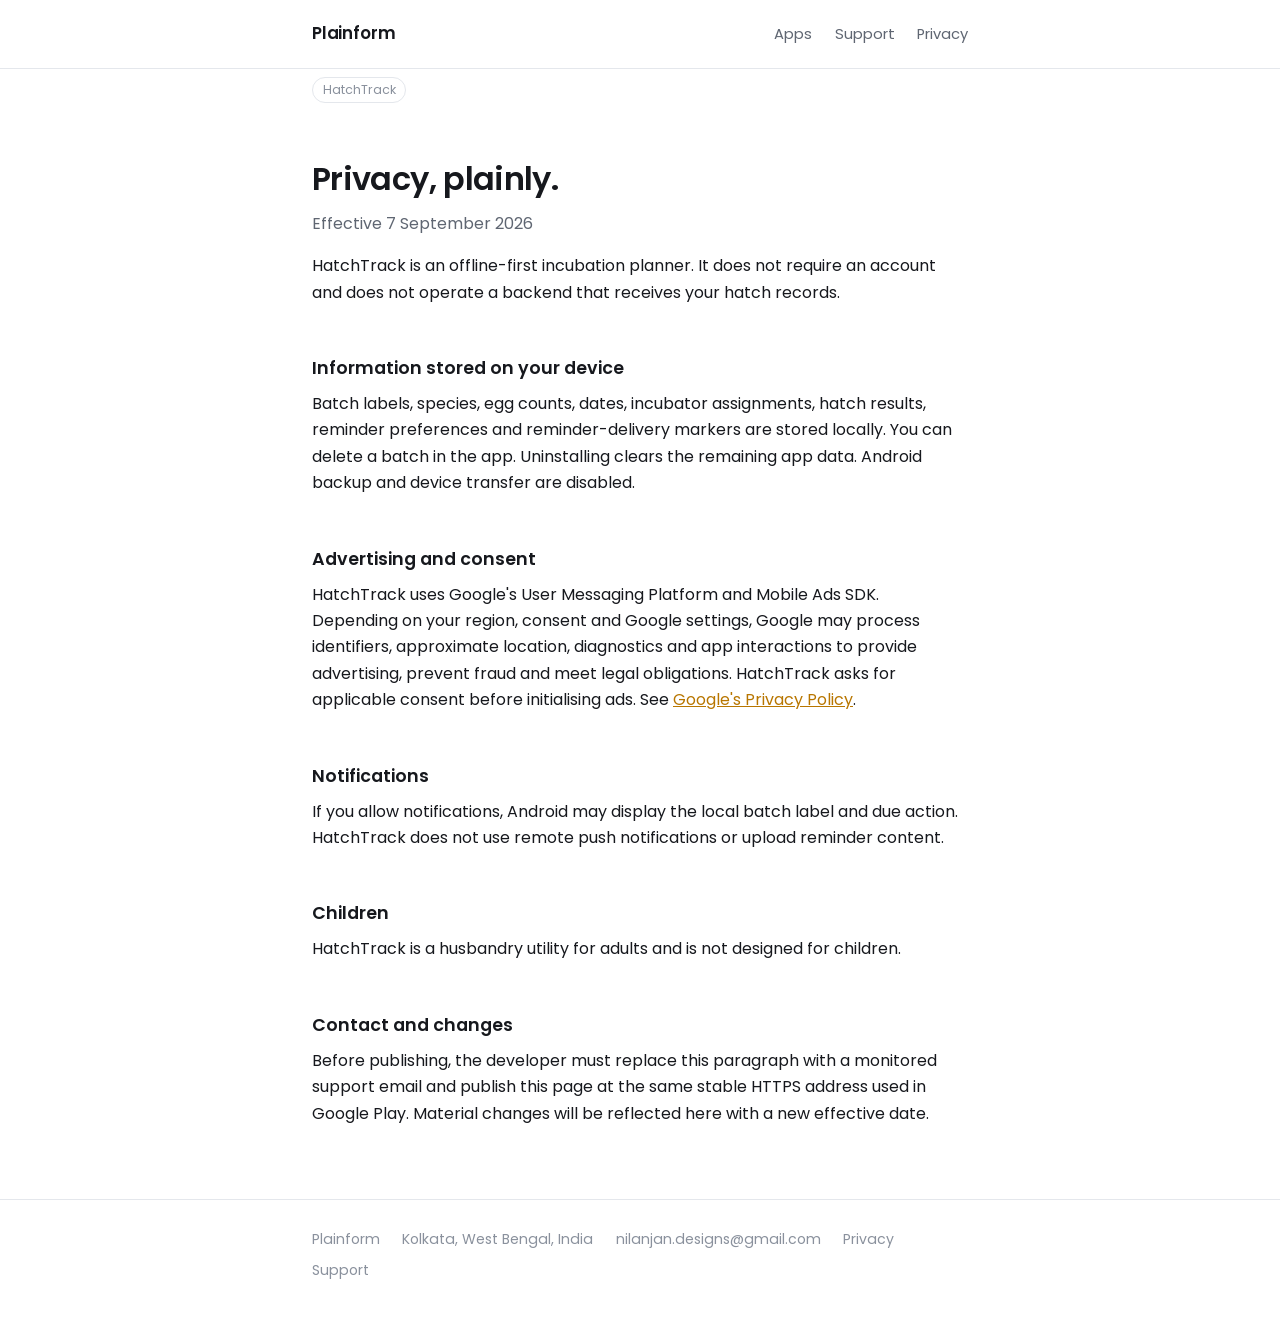
==== hatchtrack-privacy.html @ 2e57d14d "Host privacy policies for all three apps Two of the three had a privacy policy written but sitting i" ====
<!doctype html>
<html lang="en">
<meta charset="utf-8">
<meta name="viewport" content="width=device-width,initial-scale=1">
<title>Privacy Policy — HatchTrack — Plainform</title>
<meta name="description" content="Privacy policy for the Cable Size Calculator Android application by Plainform.">
<link rel="icon" href="icon.png">
<link rel="preconnect" href="https://fonts.googleapis.com">
<link rel="preconnect" href="https://fonts.gstatic.com" crossorigin>
<link href="https://fonts.googleapis.com/css2?family=Poppins:wght@400;500;600&display=swap" rel="stylesheet">
<link rel="stylesheet" href="style.css">
<header><div class="wrap">
  <a class="brand" href="./">Plainform</a>
  <nav>
    <a href="./">Apps</a>
    <a href="support.html">Support</a>
    <a href="privacy.html">Privacy</a>
  </nav>
</div></header>
<main class="wrap">
<main>
  <span class="tag">HatchTrack</span>
  <h1>Privacy, plainly.</h1>
  <p class="muted">Effective 7 September 2026</p>
  <p>HatchTrack is an offline-first incubation planner. It does not require an account and does not
  operate a backend that receives your hatch records.</p>
  <h2>Information stored on your device</h2>
  <p>Batch labels, species, egg counts, dates, incubator assignments, hatch results, reminder
  preferences and reminder-delivery markers are stored locally. You can delete a batch in the app.
  Uninstalling clears the remaining app data. Android backup and device transfer are disabled.</p>
  <h2>Advertising and consent</h2>
  <p>HatchTrack uses Google's User Messaging Platform and Mobile Ads SDK. Depending on your region,
  consent and Google settings, Google may process identifiers, approximate location, diagnostics and
  app interactions to provide advertising, prevent fraud and meet legal obligations. HatchTrack asks
  for applicable consent before initialising ads. See <a href="https://policies.google.com/privacy">Google's Privacy Policy</a>.</p>
  <h2>Notifications</h2>
  <p>If you allow notifications, Android may display the local batch label and due action. HatchTrack
  does not use remote push notifications or upload reminder content.</p>
  <h2>Children</h2>
  <p>HatchTrack is a husbandry utility for adults and is not designed for children.</p>
  <h2>Contact and changes</h2>
  <p>Before publishing, the developer must replace this paragraph with a monitored support email and
  publish this page at the same stable HTTPS address used in Google Play. Material changes will be
  reflected here with a new effective date.</p>
</main></main>

<footer><div class="wrap">
  <span>Plainform</span>
  <span>Kolkata, West Bengal, India</span>
  <a href="mailto:nilanjan.designs@gmail.com">nilanjan.designs@gmail.com</a>
  <a href="privacy.html">Privacy</a>
  <a href="support.html">Support</a>
</div></footer>
</html>
---- style.css ----
/* Plainform — deliberately plain.
   One accent colour, one font, generous whitespace, no decoration that does
   not carry information. A reviewer should be able to tell what this company
   is in four seconds. */
:root {
  --ink: #16181d;
  --muted: #5f6672;
  --faint: #8a919d;
  --line: #e4e7ec;
  --bg: #ffffff;
  --wash: #fafafb;
  --amber: #b87600;
}
* { box-sizing: border-box; }
html { -webkit-text-size-adjust: 100%; }
body {
  margin: 0;
  font-family: Poppins, -apple-system, BlinkMacSystemFont, "Segoe UI", Roboto, sans-serif;
  color: var(--ink);
  background: var(--bg);
  line-height: 1.65;
  font-size: 16px;
}
.wrap { max-width: 44rem; margin: 0 auto; padding: 0 1.5rem; }

header { border-bottom: 1px solid var(--line); }
header .wrap { display: flex; align-items: center; gap: 1.5rem; height: 68px; }
.brand { font-weight: 600; letter-spacing: -.01em; text-decoration: none; color: var(--ink); font-size: 1.05rem; }
nav { margin-left: auto; display: flex; gap: 1.4rem; }
nav a { color: var(--muted); text-decoration: none; font-size: .92rem; }
nav a:hover { color: var(--ink); }

h1 { font-size: 2rem; line-height: 1.25; font-weight: 600; letter-spacing: -.02em; margin: 3.5rem 0 .75rem; }
h2 { font-size: 1.1rem; font-weight: 600; margin: 3rem 0 .5rem; }
h3 { font-size: .98rem; font-weight: 600; margin: 2rem 0 .35rem; }
p { margin: 0 0 1rem; }
.lead { font-size: 1.08rem; color: var(--muted); max-width: 34rem; }
.muted { color: var(--muted); }
a { color: var(--amber); }

.rule { height: 1px; background: var(--line); margin: 3rem 0; border: 0; }

.app {
  display: flex; gap: 1.1rem; align-items: flex-start;
  border: 1px solid var(--line); border-radius: 12px;
  padding: 1.15rem 1.25rem; background: var(--wash);
}
.app img { width: 52px; height: 52px; border-radius: 12px; flex: none; }
.app h3 { margin: 0 0 .15rem; }
.app p { margin: 0; font-size: .93rem; color: var(--muted); }
.tag { display: inline-block; margin-top: .5rem; font-size: .78rem; color: var(--faint);
       border: 1px solid var(--line); border-radius: 100px; padding: .1rem .6rem; background: #fff; }

ul.plain { padding-left: 1.1rem; margin: 0 0 1rem; }
ul.plain li { margin-bottom: .35rem; color: var(--muted); }

table { border-collapse: collapse; width: 100%; font-size: .93rem; margin: .75rem 0 1.25rem; }
th, td { text-align: left; padding: .55rem .65rem; border-bottom: 1px solid var(--line); vertical-align: top; }
th { font-weight: 600; }
td.k { width: 38%; }

footer { border-top: 1px solid var(--line); margin-top: 4.5rem; padding: 1.75rem 0 3rem; }
footer .wrap { display: flex; flex-wrap: wrap; gap: .5rem 1.4rem; font-size: .88rem; color: var(--faint); }
footer a { color: var(--faint); text-decoration: none; }
footer a:hover { color: var(--ink); }

@media (max-width: 560px) {
  h1 { font-size: 1.6rem; margin-top: 2.5rem; }
  nav { gap: 1rem; }
  header .wrap { gap: 1rem; }
}
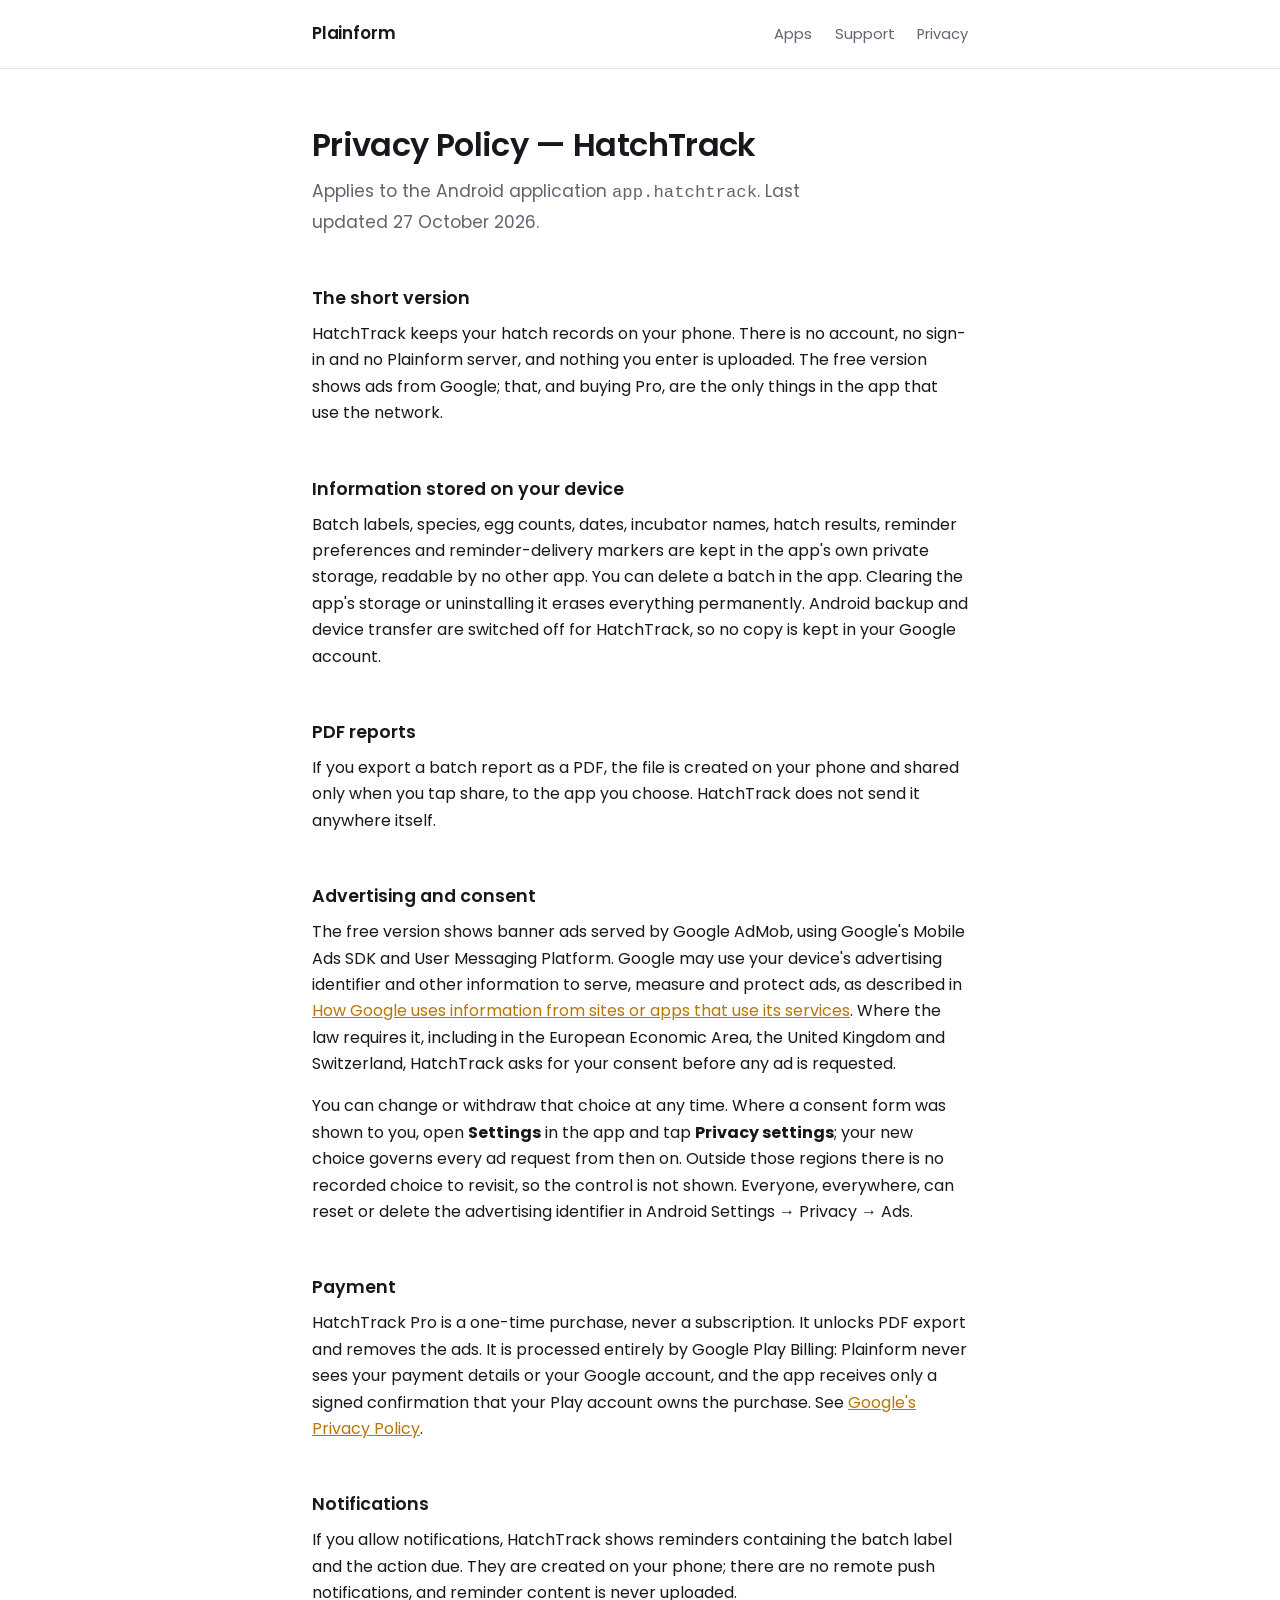
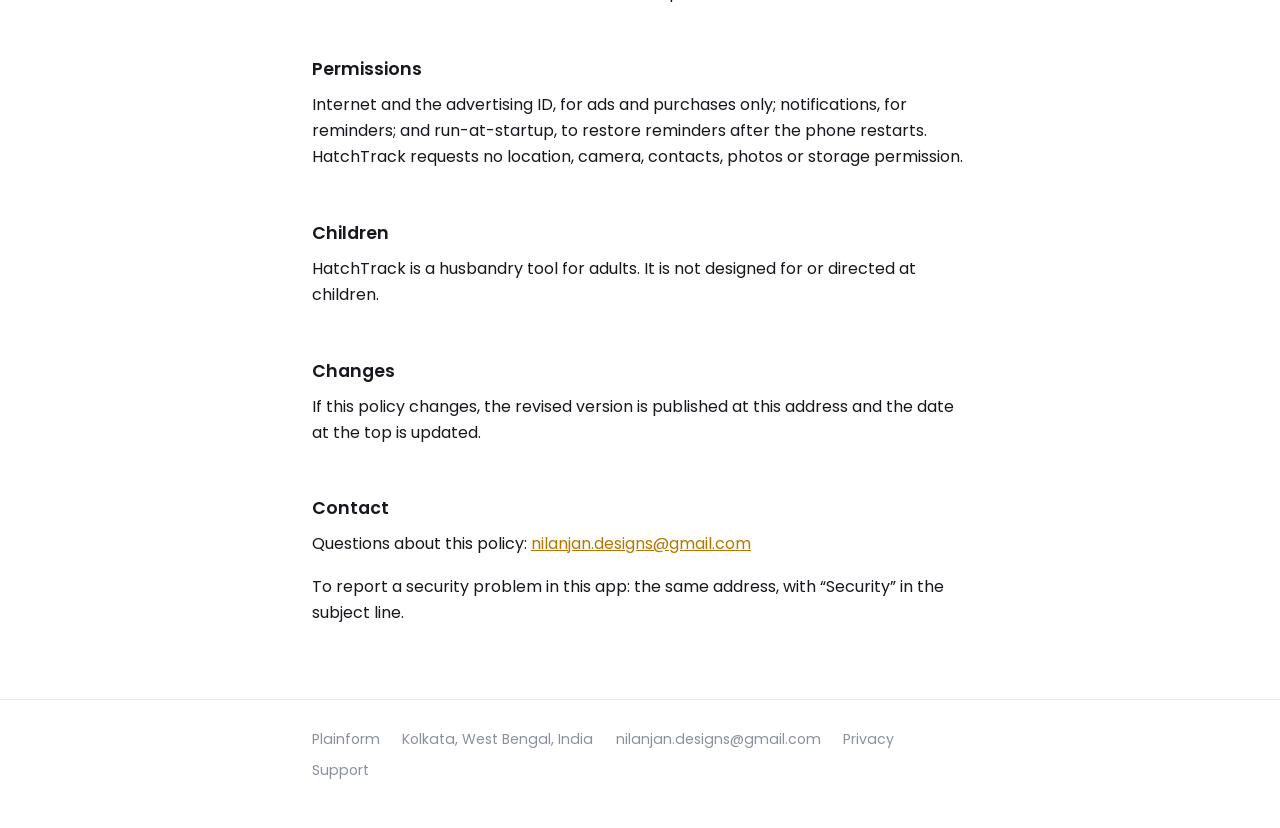
==== commit 462c884e: "Launch-ready site: Solar PV card, updated privacy pages, security contact - Privacy pages now point " ====
--- a/hatchtrack-privacy.html
+++ b/hatchtrack-privacy.html
@@ -3,7 +3,7 @@
 <meta charset="utf-8">
 <meta name="viewport" content="width=device-width,initial-scale=1">
 <title>Privacy Policy — HatchTrack — Plainform</title>
-<meta name="description" content="Privacy policy for the Cable Size Calculator Android application by Plainform.">
+<meta name="description" content="Privacy policy for the HatchTrack Android application by Plainform.">
 <link rel="icon" href="icon.png">
 <link rel="preconnect" href="https://fonts.googleapis.com">
 <link rel="preconnect" href="https://fonts.gstatic.com" crossorigin>
@@ -18,31 +18,91 @@
   </nav>
 </div></header>
 <main class="wrap">
-<main>
-  <span class="tag">HatchTrack</span>
-  <h1>Privacy, plainly.</h1>
-  <p class="muted">Effective 7 September 2026</p>
-  <p>HatchTrack is an offline-first incubation planner. It does not require an account and does not
-  operate a backend that receives your hatch records.</p>
-  <h2>Information stored on your device</h2>
-  <p>Batch labels, species, egg counts, dates, incubator assignments, hatch results, reminder
-  preferences and reminder-delivery markers are stored locally. You can delete a batch in the app.
-  Uninstalling clears the remaining app data. Android backup and device transfer are disabled.</p>
-  <h2>Advertising and consent</h2>
-  <p>HatchTrack uses Google's User Messaging Platform and Mobile Ads SDK. Depending on your region,
-  consent and Google settings, Google may process identifiers, approximate location, diagnostics and
-  app interactions to provide advertising, prevent fraud and meet legal obligations. HatchTrack asks
-  for applicable consent before initialising ads. See <a href="https://policies.google.com/privacy">Google's Privacy Policy</a>.</p>
-  <h2>Notifications</h2>
-  <p>If you allow notifications, Android may display the local batch label and due action. HatchTrack
-  does not use remote push notifications or upload reminder content.</p>
-  <h2>Children</h2>
-  <p>HatchTrack is a husbandry utility for adults and is not designed for children.</p>
-  <h2>Contact and changes</h2>
-  <p>Before publishing, the developer must replace this paragraph with a monitored support email and
-  publish this page at the same stable HTTPS address used in Google Play. Material changes will be
-  reflected here with a new effective date.</p>
-</main></main>
+<h1>Privacy Policy — HatchTrack</h1>
+<p class="lead">Applies to the Android application <code>app.hatchtrack</code>. Last updated 27 October 2026.</p>
+
+<h2>The short version</h2>
+<p>
+  HatchTrack keeps your hatch records on your phone. There is no account, no
+  sign-in and no Plainform server, and nothing you enter is uploaded. The free
+  version shows ads from Google; that, and buying Pro, are the only things in
+  the app that use the network.
+</p>
+
+<h2>Information stored on your device</h2>
+<p>
+  Batch labels, species, egg counts, dates, incubator names, hatch results,
+  reminder preferences and reminder-delivery markers are kept in the app's own
+  private storage, readable by no other app. You can delete a batch in the app.
+  Clearing the app's storage or uninstalling it erases everything permanently.
+  Android backup and device transfer are switched off for HatchTrack, so no
+  copy is kept in your Google account.
+</p>
+
+<h2>PDF reports</h2>
+<p>
+  If you export a batch report as a PDF, the file is created on your phone and
+  shared only when you tap share, to the app you choose. HatchTrack does not
+  send it anywhere itself.
+</p>
+
+<h2>Advertising and consent</h2>
+<p>
+  The free version shows banner ads served by Google AdMob, using Google's
+  Mobile Ads SDK and User Messaging Platform. Google may use your device's
+  advertising identifier and other information to serve, measure and protect
+  ads, as described in
+  <a href="https://policies.google.com/technologies/partner-sites">How Google uses information from sites or apps that use its services</a>.
+  Where the law requires it, including in the European Economic Area, the
+  United Kingdom and Switzerland, HatchTrack asks for your consent before any
+  ad is requested.
+</p>
+<p>
+  You can change or withdraw that choice at any time. Where a consent form was
+  shown to you, open <strong>Settings</strong> in the app and tap
+  <strong>Privacy settings</strong>; your new choice governs every ad request
+  from then on. Outside those regions there is no recorded choice to revisit,
+  so the control is not shown. Everyone, everywhere, can reset or delete the
+  advertising identifier in Android Settings &rarr; Privacy &rarr; Ads.
+</p>
+
+<h2>Payment</h2>
+<p>
+  HatchTrack Pro is a one-time purchase, never a subscription. It unlocks PDF
+  export and removes the ads. It is processed entirely by Google Play Billing:
+  Plainform never sees your payment details or your Google account, and the app
+  receives only a signed confirmation that your Play account owns the purchase.
+  See <a href="https://policies.google.com/privacy">Google's Privacy Policy</a>.
+</p>
+
+<h2>Notifications</h2>
+<p>
+  If you allow notifications, HatchTrack shows reminders containing the batch
+  label and the action due. They are created on your phone; there are no
+  remote push notifications, and reminder content is never uploaded.
+</p>
+
+<h2>Permissions</h2>
+<p>
+  Internet and the advertising ID, for ads and purchases only; notifications,
+  for reminders; and run-at-startup, to restore reminders after the phone
+  restarts. HatchTrack requests no location, camera, contacts, photos or
+  storage permission.
+</p>
+
+<h2>Children</h2>
+<p>HatchTrack is a husbandry tool for adults. It is not designed for or directed at children.</p>
+
+<h2>Changes</h2>
+<p>
+  If this policy changes, the revised version is published at this address and
+  the date at the top is updated.
+</p>
+
+<h2>Contact</h2>
+<p>Questions about this policy: <a href="mailto:nilanjan.designs@gmail.com">nilanjan.designs@gmail.com</a></p>
+<p>To report a security problem in this app: the same address, with &ldquo;Security&rdquo; in the subject line.</p>
+</main>
 
 <footer><div class="wrap">
   <span>Plainform</span>
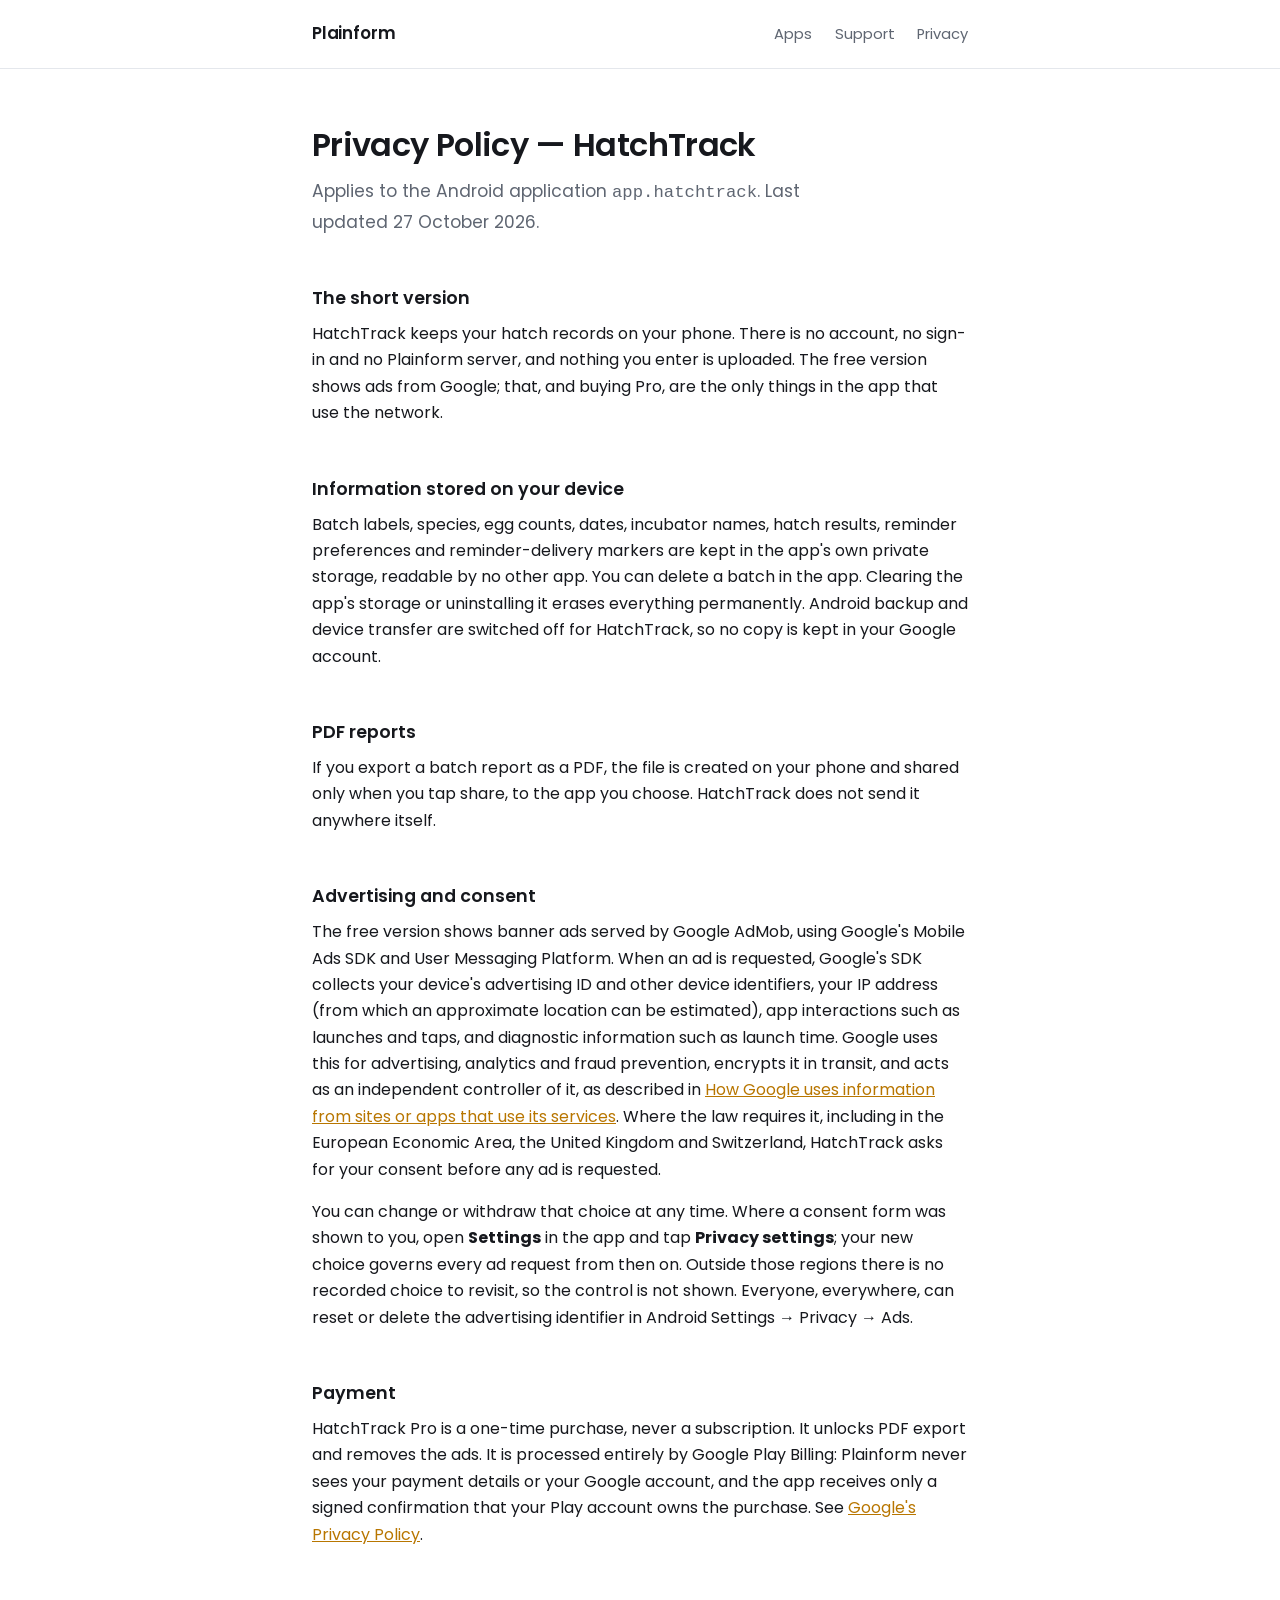
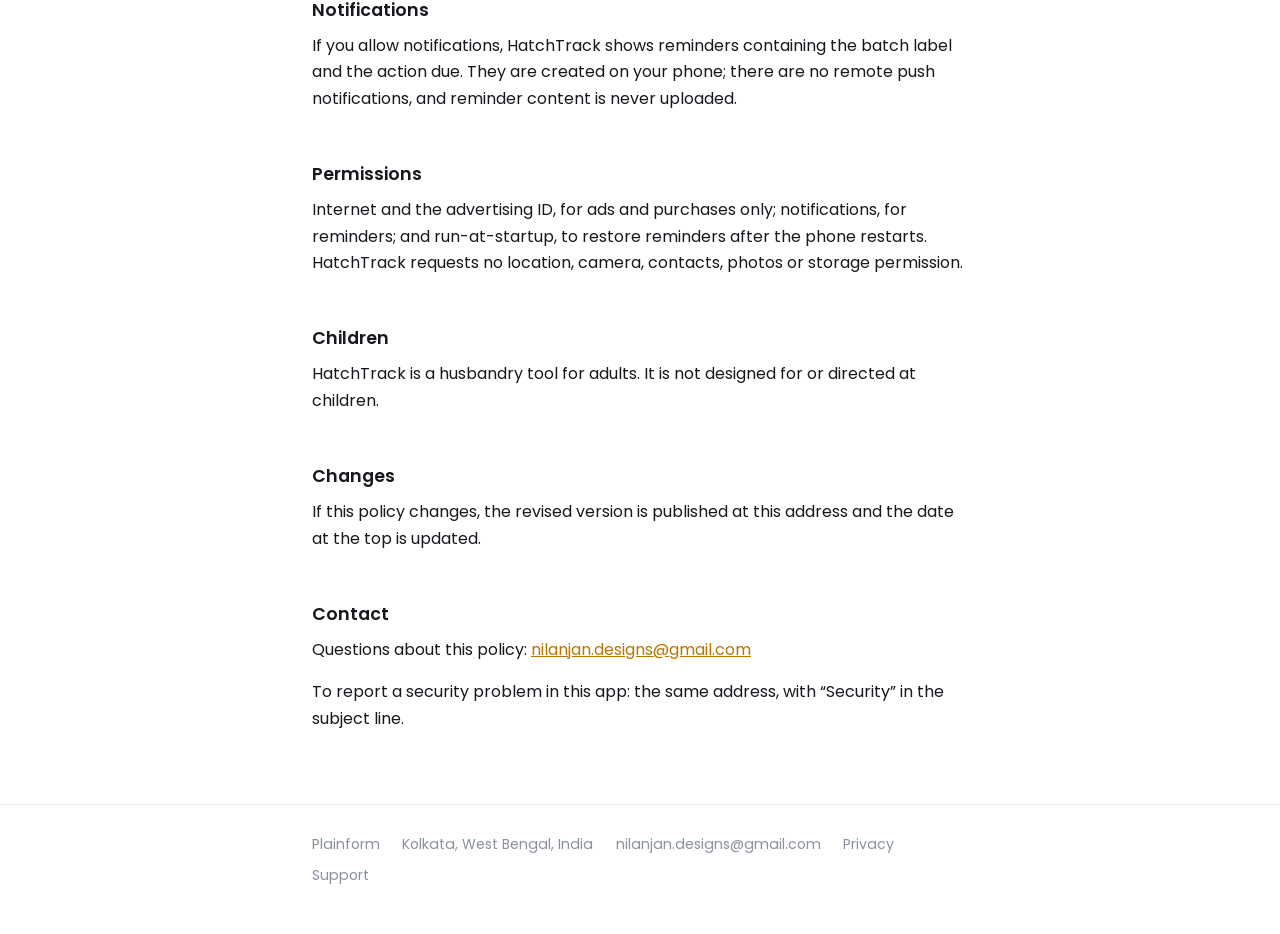
==== commit b986dfb1: "Privacy pages: disclose everything the ads SDK collects Matches Google's AdMob Play data disclosure:" ====
--- a/hatchtrack-privacy.html
+++ b/hatchtrack-privacy.html
@@ -49,9 +49,13 @@
 <h2>Advertising and consent</h2>
 <p>
   The free version shows banner ads served by Google AdMob, using Google's
-  Mobile Ads SDK and User Messaging Platform. Google may use your device's
-  advertising identifier and other information to serve, measure and protect
-  ads, as described in
+  Mobile Ads SDK and User Messaging Platform. When an ad is requested, Google's
+  SDK collects your device's advertising ID and other device identifiers, your
+  IP address (from which an approximate location can be estimated), app
+  interactions such as launches and taps, and diagnostic information such as
+  launch time. Google uses this for advertising, analytics and fraud
+  prevention, encrypts it in transit, and acts as an independent controller of
+  it, as described in
   <a href="https://policies.google.com/technologies/partner-sites">How Google uses information from sites or apps that use its services</a>.
   Where the law requires it, including in the European Economic Area, the
   United Kingdom and Switzerland, HatchTrack asks for your consent before any
